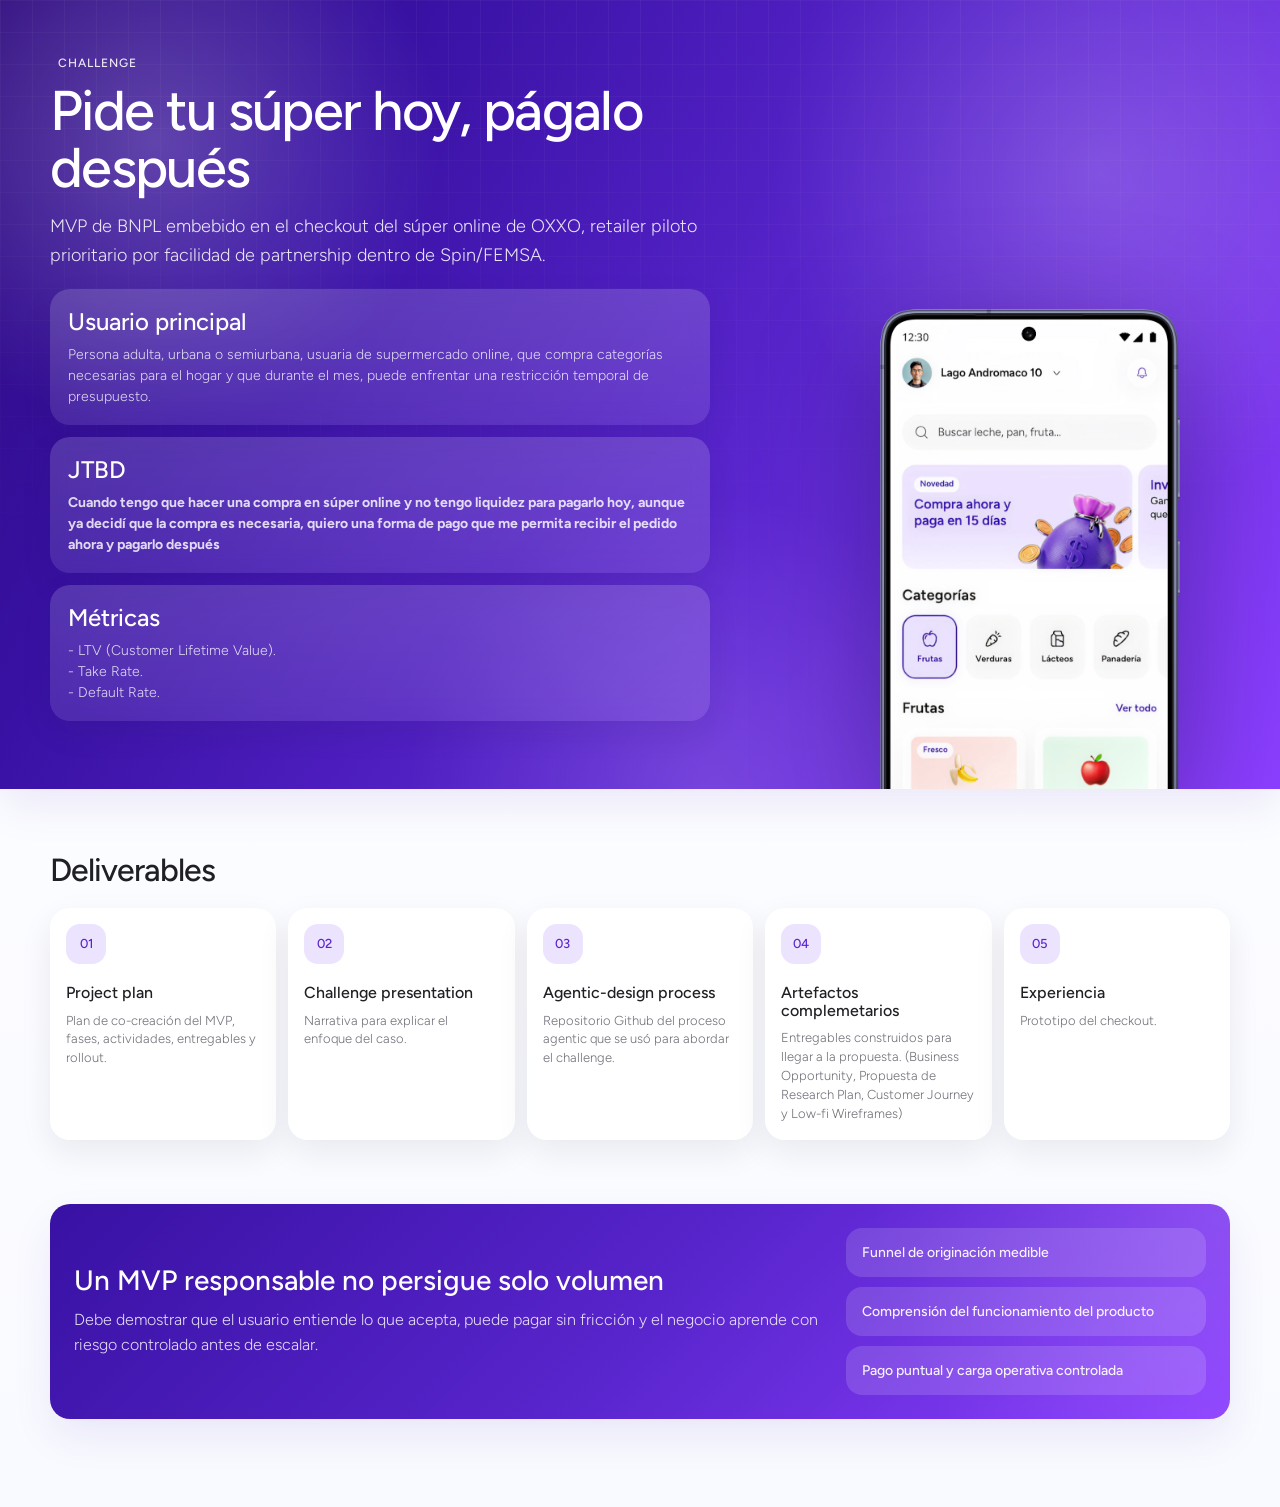
==== index.html @ 1e817bfb "feat: serve Spin landing from repo root on Vercel Move deployment config to the repository root, add" ====
<!doctype html>
<html lang="es">
  <head>
    <meta charset="UTF-8" />
    <meta name="viewport" content="width=device-width, initial-scale=1.0" />
    <title>Juan Galindo — Spin Product Designer Sr Challenge</title>
    <link rel="preconnect" href="https://fonts.googleapis.com" />
    <link rel="preconnect" href="https://fonts.gstatic.com" crossorigin />
    <link
      href="https://fonts.googleapis.com/css2?family=Figtree:wght@300;400;500;600;700&amp;display=swap"
      rel="stylesheet"
    />
    <link rel="stylesheet" href="https://cdn.hugeicons.com/font/hgi-stroke-rounded.css" />
    <link rel="stylesheet" href="docs/spin/landing/shared/spin-site.css" />
  </head>
  <body>
    <main class="shell">
      <section class="hero hero--landing">
        <div class="heroInner heroCard">
          <div class="heroGrid">
            <div class="heroBody">
              <div class="heroIntro">
                <p class="eyebrow">
                  <i class="icon hgi-stroke hgi-sparkles" aria-hidden="true"></i>
                  <span>Challenge</span>
                </p>
                <h1>Pide tu súper hoy, págalo después</h1>
                <p class="statement">
                  MVP de BNPL embebido en el checkout del súper online de OXXO, retailer piloto prioritario
                  por facilidad de partnership dentro de Spin/FEMSA.
                </p>
                <div class="heroMeta" aria-label="Síntesis de negocio y experiencia">
                  <div class="summaryCard">
                    <h2>Usuario principal</h2>
                    <p>
                      Persona adulta, urbana o semiurbana, usuaria de supermercado online, que compra
                      categorías necesarias para el hogar y que durante el mes, puede enfrentar una restricción
                      temporal de presupuesto.
                    </p>
                  </div>
                  <div class="summaryCard">
                    <h2>JTBD</h2>
                    <p>
                      <strong>Cuando tengo que hacer una compra en súper online y no tengo liquidez para pagarlo hoy, aunque ya decidí que la compra es necesaria, quiero una forma de pago que me permita recibir el pedido ahora y pagarlo después</strong>
                    </p>
                  </div>
                  <div class="summaryCard">
                    <h2>Métricas</h2>
                    <p>- LTV (Customer Lifetime Value).</p>
                    <p>- Take Rate.</p>
                    <p>- Default Rate.</p>
                  </div>
                </div>
              </div>

              <div class="visualStage" aria-label="Vista previa de la experiencia de compra">
                <div class="deviceShowcase">
                  <img
                    src="docs/spin/landing/img/device.png"
                    alt="Vista de la app de supermercado con la experiencia BNPL integrada"
                  />
                </div>
              </div>
            </div>
          </div>
        </div>
      </section>

      <section class="entries" id="entry-points">
        <div class="wrap">
          <div class="sectionHeader">
            <h2>Deliverables</h2>
          </div>
          <div class="cardGrid">
            <a class="card" href="docs/spin/landing/docs/project-plan.html">
              <div>
                <span class="cardNumber">01</span>
                <h3>Project plan</h3>
                <p>Plan de co-creación del MVP, fases, actividades, entregables y rollout.</p>
              </div>
            </a>
            <a class="card" href="docs/spin/deliverables/estructura-presentacion-spin.md">
              <div>
                <span class="cardNumber">02</span>
                <h3>Challenge presentation</h3>
                <p>Narrativa para explicar el enfoque del caso.</p>
              </div>
            </a>
            <a class="card" href="https://github.com/juan-galindo/spec-driven-design" target="_blank" rel="noreferrer">
              <div>
                <span class="cardNumber">03</span>
                <h3>Agentic-design process</h3>
                <p>Repositorio Github del proceso agentic que se usó para abordar el challenge.</p>
              </div>
            </a>
            <a class="card" href="https://github.com/juan-galindo/spec-driven-design/tree/main/docs/spin/deliverables">
              <div>
                <span class="cardNumber">04</span>
                <h3>Artefactos complemetarios</h3>
                <p>Entregables construidos para llegar a la propuesta. (Business Opportunity, Propuesta de Research Plan, Customer Journey y Low-fi Wireframes)</p>
              </div>
            </a>
            <a class="card" href="https://experience-challenge.vercel.app" target="_blank" rel="noreferrer">
              <div>
                <span class="cardNumber">05</span>
                <h3>Experiencia</h3>
                <p>Prototipo del checkout.</p>
              </div>
            </a>
          </div>
        </div>
      </section>

      <section class="outcome">
        <div class="wrap outcomeInner">
          <div>
            <h2>Un MVP responsable no persigue solo volumen</h2>
            <p>
              Debe demostrar que el usuario entiende lo que acepta, puede pagar sin fricción y el negocio aprende
              con riesgo controlado antes de escalar.
            </p>
          </div>
          <div class="outcomeList">
            <div class="outcomeItem">Funnel de originación medible</div>
            <div class="outcomeItem">Comprensión del funcionamiento del producto</div>
            <div class="outcomeItem">Pago puntual y carga operativa controlada</div>
          </div>
        </div>
      </section>
    </main>
  </body>
</html>
---- docs/spin/landing/shared/spin-site.css ----
/* Design tokens: docs/spin/deliverables/design.md */
@import url("spin-tokens.css");
@import url("spin-base.css");
@import url("spin-layout.css");
@import url("spin-nav.css");
@import url("spin-components.css");
@import url("spin-home.css");
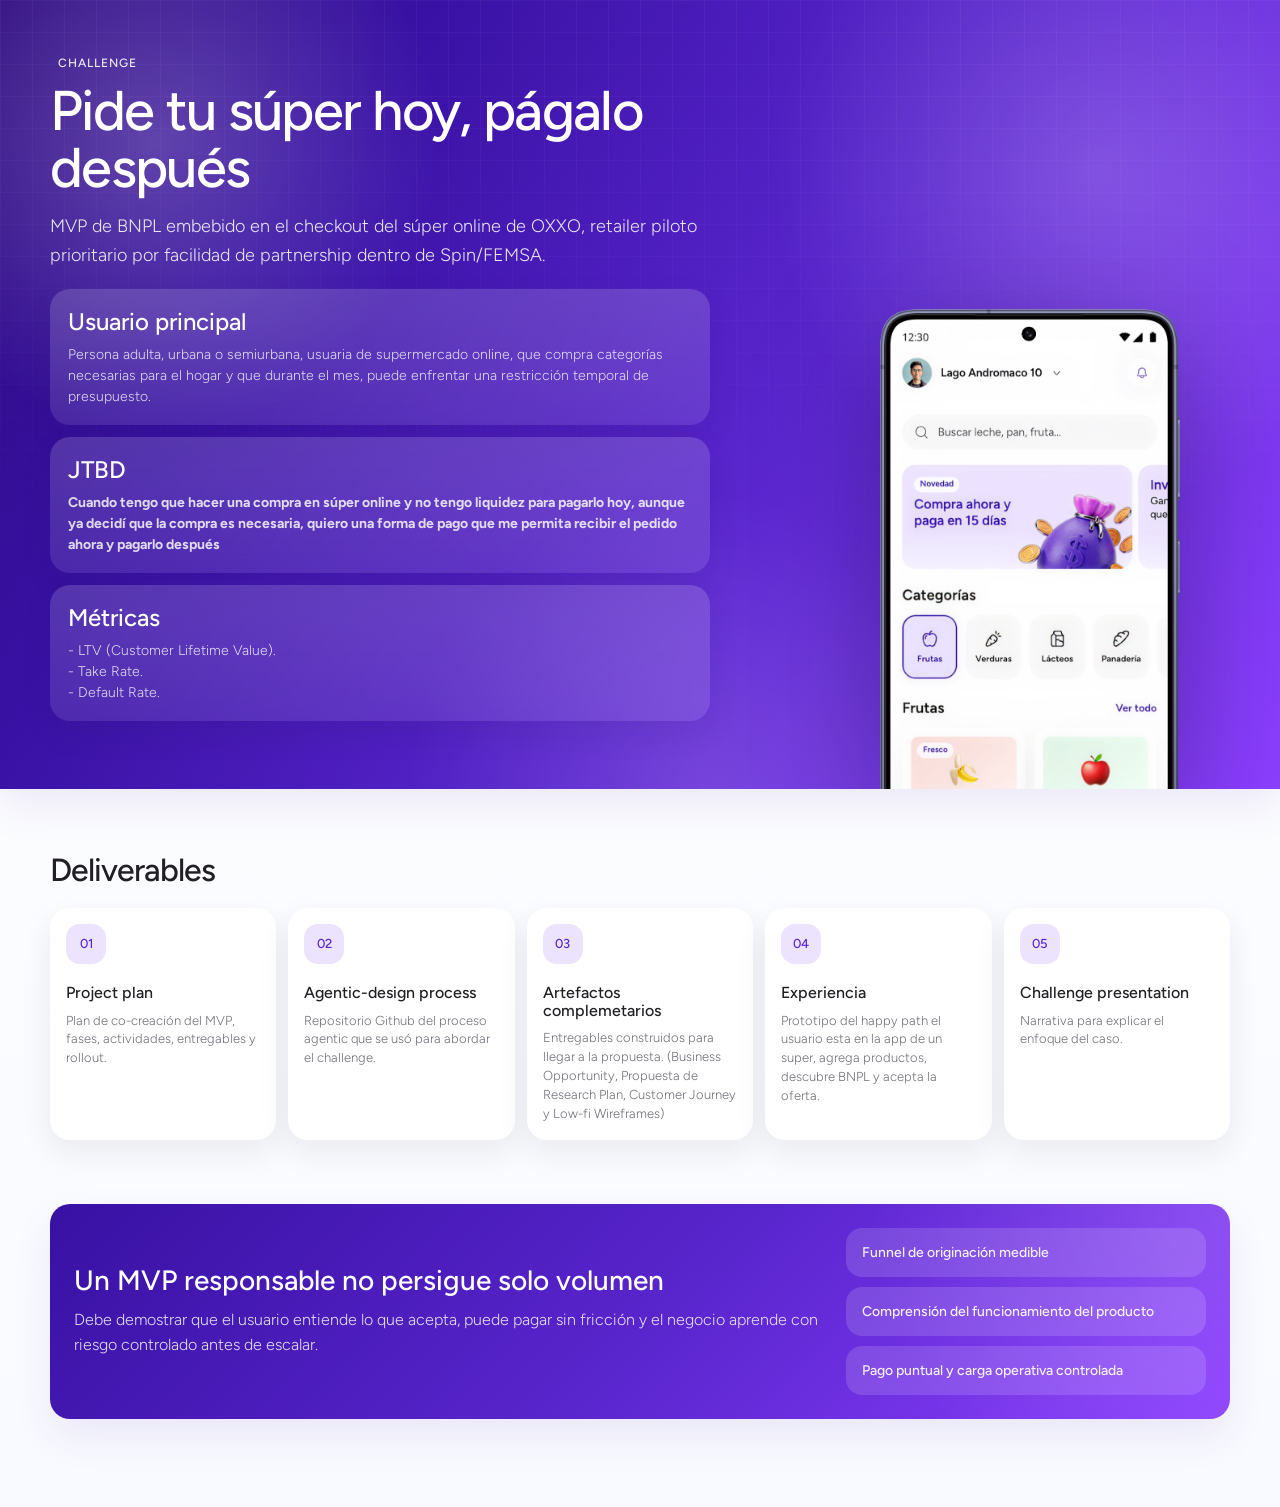
==== commit 41fdb07e: "docs: refocus research plan on discovery and trim journey map Rewrite the research plan around user " ====
--- a/index.html
+++ b/index.html
@@ -79,32 +79,32 @@
                 <p>Plan de co-creación del MVP, fases, actividades, entregables y rollout.</p>
               </div>
             </a>
-            <a class="card" href="docs/spin/deliverables/estructura-presentacion-spin.md">
+            <a class="card" href="https://github.com/juan-galindo/spec-driven-design" target="_blank" rel="noreferrer">
               <div>
                 <span class="cardNumber">02</span>
-                <h3>Challenge presentation</h3>
-                <p>Narrativa para explicar el enfoque del caso.</p>
-              </div>
-            </a>
-            <a class="card" href="https://github.com/juan-galindo/spec-driven-design" target="_blank" rel="noreferrer">
-              <div>
-                <span class="cardNumber">03</span>
                 <h3>Agentic-design process</h3>
                 <p>Repositorio Github del proceso agentic que se usó para abordar el challenge.</p>
               </div>
             </a>
             <a class="card" href="https://github.com/juan-galindo/spec-driven-design/tree/main/docs/spin/deliverables">
               <div>
-                <span class="cardNumber">04</span>
+                <span class="cardNumber">03</span>
                 <h3>Artefactos complemetarios</h3>
                 <p>Entregables construidos para llegar a la propuesta. (Business Opportunity, Propuesta de Research Plan, Customer Journey y Low-fi Wireframes)</p>
               </div>
             </a>
             <a class="card" href="https://experience-challenge.vercel.app" target="_blank" rel="noreferrer">
               <div>
+                <span class="cardNumber">04</span>
+                <h3>Experiencia</h3>
+                <p>Prototipo del happy path el usuario esta en la app de un super, agrega productos, descubre BNPL y acepta la oferta.</p>
+              </div>
+            </a>
+            <a class="card" href="docs/spin/deliverables/estructura-presentacion-spin.md">
+              <div>
                 <span class="cardNumber">05</span>
-                <h3>Experiencia</h3>
-                <p>Prototipo del checkout.</p>
+                <h3>Challenge presentation</h3>
+                <p>Narrativa para explicar el enfoque del caso.</p>
               </div>
             </a>
           </div>
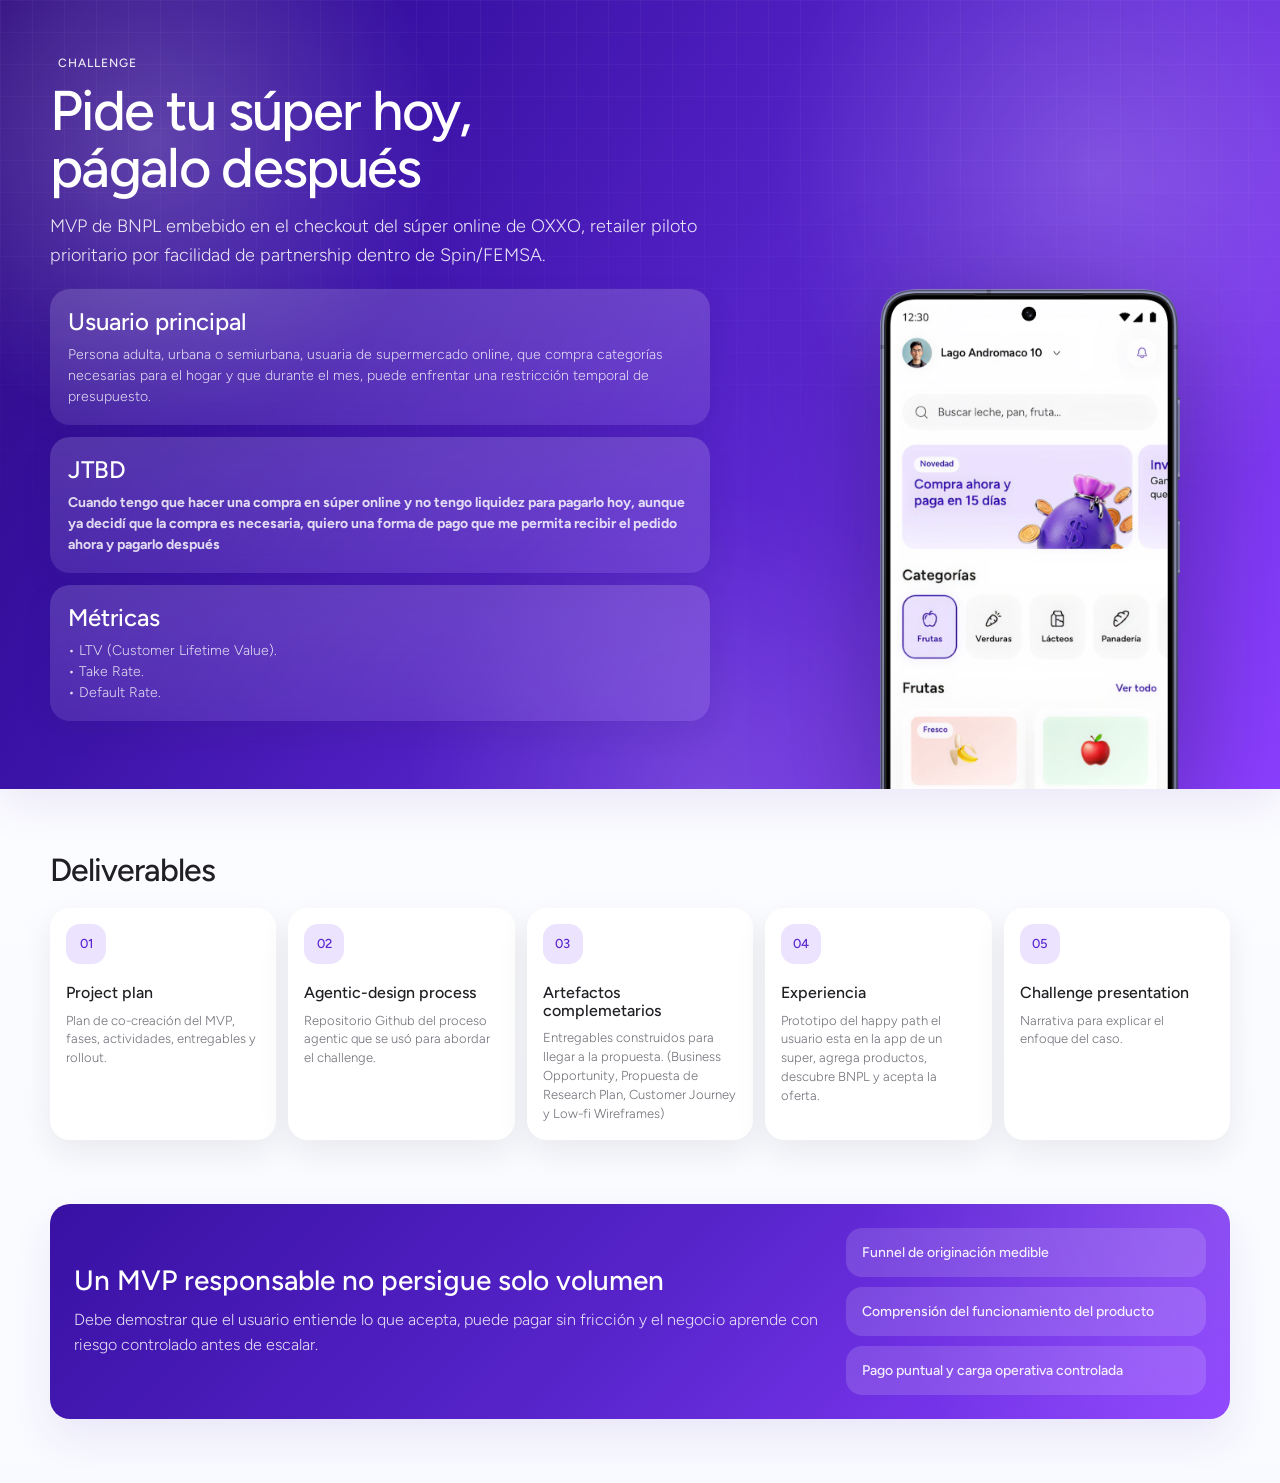
==== commit b8be9eda: "style: refine landing hero spacing and device showcase Increase hero vertical padding, remove shell " ====
--- a/index.html
+++ b/index.html
@@ -24,7 +24,7 @@
                   <i class="icon hgi-stroke hgi-sparkles" aria-hidden="true"></i>
                   <span>Challenge</span>
                 </p>
-                <h1>Pide tu súper hoy, págalo después</h1>
+                <h1>Pide tu súper hoy,<br>págalo después</h1>
                 <p class="statement">
                   MVP de BNPL embebido en el checkout del súper online de OXXO, retailer piloto prioritario
                   por facilidad de partnership dentro de Spin/FEMSA.
@@ -46,9 +46,9 @@
                   </div>
                   <div class="summaryCard">
                     <h2>Métricas</h2>
-                    <p>- LTV (Customer Lifetime Value).</p>
-                    <p>- Take Rate.</p>
-                    <p>- Default Rate.</p>
+                    <p>• LTV (Customer Lifetime Value).</p>
+                    <p>• Take Rate.</p>
+                    <p>• Default Rate.</p>
                   </div>
                 </div>
               </div>
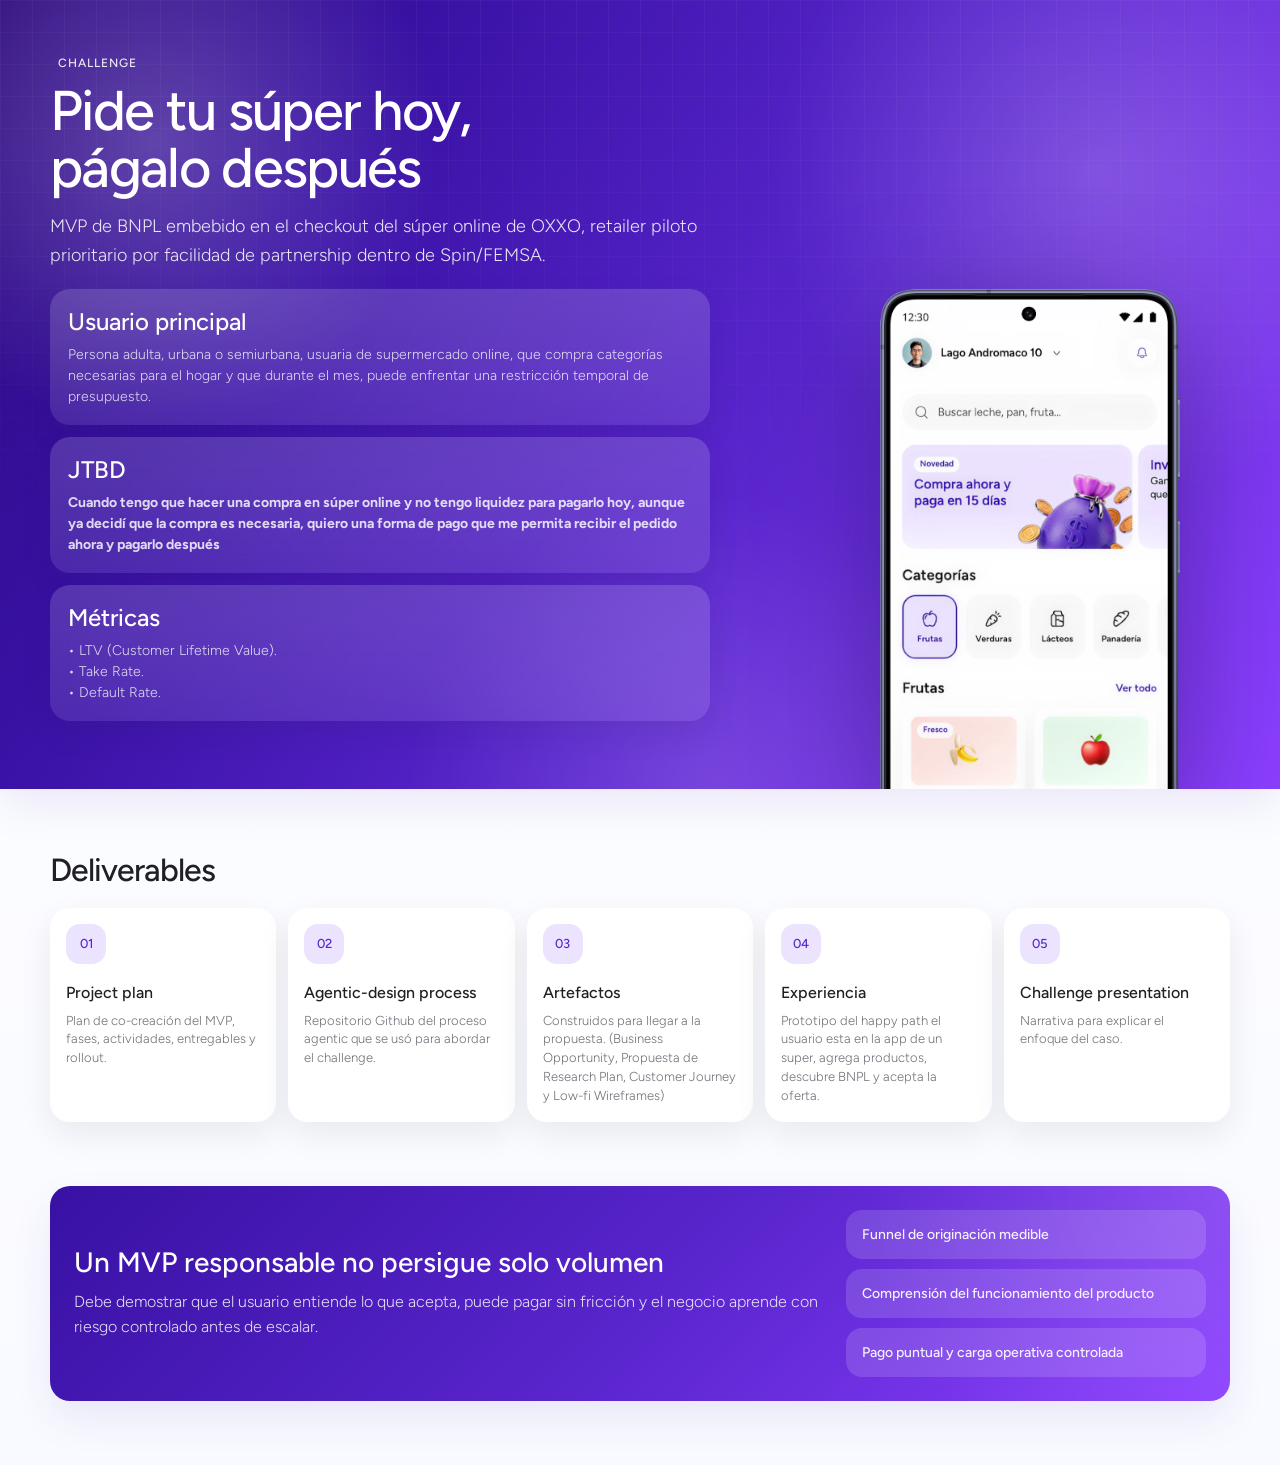
==== commit c16b3264: "docs: add English deck, business opportunity slide, and landing copy fix Add presentation-structure-" ====
--- a/index.html
+++ b/index.html
@@ -89,11 +89,11 @@
             <a class="card" href="https://github.com/juan-galindo/spec-driven-design/tree/main/docs/spin/deliverables">
               <div>
                 <span class="cardNumber">03</span>
-                <h3>Artefactos complemetarios</h3>
-                <p>Entregables construidos para llegar a la propuesta. (Business Opportunity, Propuesta de Research Plan, Customer Journey y Low-fi Wireframes)</p>
+                <h3>Artefactos</h3>
+                <p>Construidos para llegar a la propuesta. (Business Opportunity, Propuesta de Research Plan, Customer Journey y Low-fi Wireframes)</p>
               </div>
             </a>
-            <a class="card" href="https://experience-challenge.vercel.app" target="_blank" rel="noreferrer">
+            <a class="card" href="https://juan-galindo-prototype.netlify.app/" target="_blank" rel="noreferrer">
               <div>
                 <span class="cardNumber">04</span>
                 <h3>Experiencia</h3>
